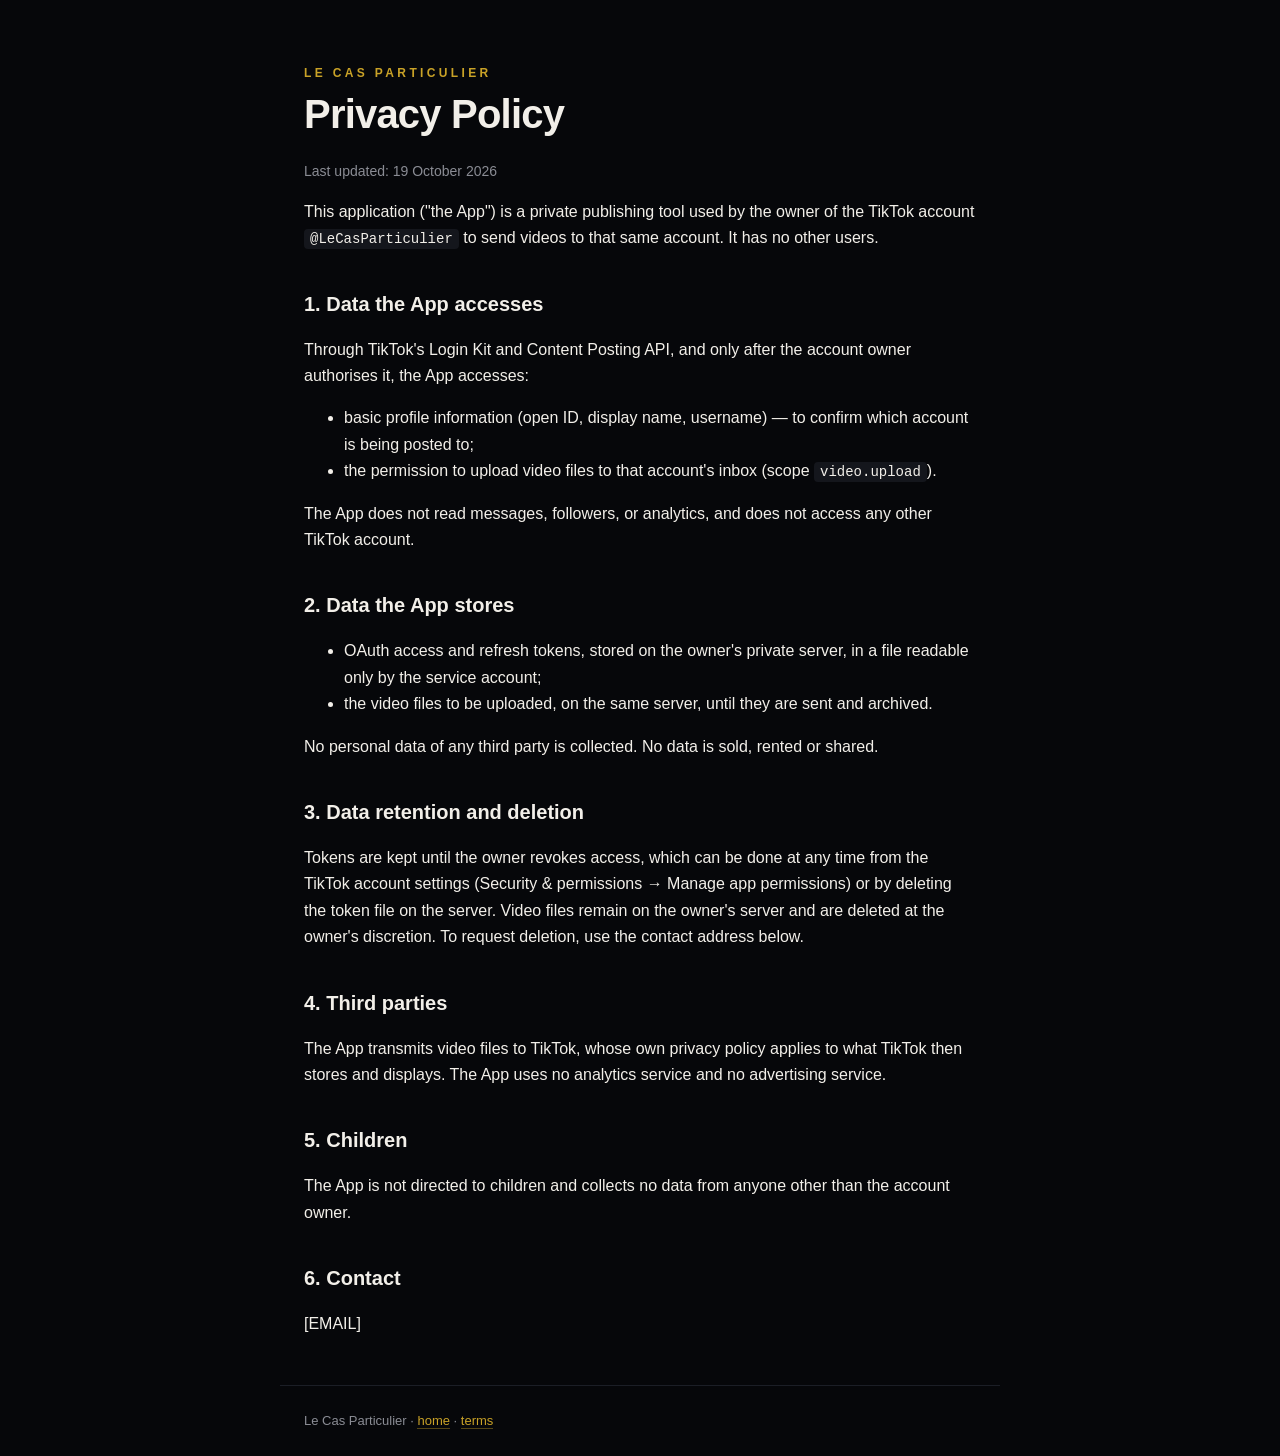
==== privacy.html @ b503f5a3 "Site: accueil, conditions d'utilisation, politique de confidentialité" ====
<!DOCTYPE html>
<html lang="en">
<head>
<meta charset="utf-8">
<meta name="viewport" content="width=device-width, initial-scale=1">
<title>Privacy Policy — Le Cas Particulier Publisher</title>
<link rel="stylesheet" href="style.css">
</head>
<body>
<main>
  <p class="kicker">LE CAS PARTICULIER</p>
  <h1>Privacy Policy</h1>
  <p class="note" style="margin-top:0;border:0;padding:0">Last updated: 19 October 2026</p>

  <p>This application ("the App") is a private publishing tool used by the owner of the
  TikTok account <code>@LeCasParticulier</code> to send videos to that same account. It has
  no other users.</p>

  <h2>1. Data the App accesses</h2>
  <p>Through TikTok's Login Kit and Content Posting API, and only after the account owner
  authorises it, the App accesses:</p>
  <ul>
    <li>basic profile information (open ID, display name, username) — to confirm which
    account is being posted to;</li>
    <li>the permission to upload video files to that account's inbox
    (scope <code>video.upload</code>).</li>
  </ul>
  <p>The App does not read messages, followers, or analytics, and does not access any other
  TikTok account.</p>

  <h2>2. Data the App stores</h2>
  <ul>
    <li>OAuth access and refresh tokens, stored on the owner's private server, in a file
    readable only by the service account;</li>
    <li>the video files to be uploaded, on the same server, until they are sent and
    archived.</li>
  </ul>
  <p>No personal data of any third party is collected. No data is sold, rented or shared.</p>

  <h2>3. Data retention and deletion</h2>
  <p>Tokens are kept until the owner revokes access, which can be done at any time from the
  TikTok account settings (Security &amp; permissions → Manage app permissions) or by
  deleting the token file on the server. Video files remain on the owner's server and are
  deleted at the owner's discretion. To request deletion, use the contact address below.</p>

  <h2>4. Third parties</h2>
  <p>The App transmits video files to TikTok, whose own privacy policy applies to what TikTok
  then stores and displays. The App uses no analytics service and no advertising service.</p>

  <h2>5. Children</h2>
  <p>The App is not directed to children and collects no data from anyone other than the
  account owner.</p>

  <h2>6. Contact</h2>
  <p><span class="mail">[EMAIL]</span></p>
</main>
<footer>Le Cas Particulier · <a href="index.html">home</a> · <a href="terms.html">terms</a></footer>
</body>
</html>
---- style.css ----
:root { --bg:#06070a; --ivory:#f2efe9; --copper:#c9a227; --grey:#8a8c94; }
* { box-sizing:border-box; }
body { margin:0; background:var(--bg); color:var(--ivory);
  font:16px/1.65 -apple-system,BlinkMacSystemFont,"Segoe UI",Inter,Helvetica,Arial,sans-serif; }
main { max-width:720px; margin:0 auto; padding:64px 24px 32px; }
.kicker { color:var(--copper); letter-spacing:.28em; font-size:12px; font-weight:600; margin:0 0 8px; }
h1 { font-size:40px; line-height:1.1; margin:0 0 24px; letter-spacing:-.02em; }
h2 { font-size:20px; margin:36px 0 8px; color:var(--ivory); }
.lead { font-size:19px; color:#d9d5cc; }
a { color:var(--copper); text-decoration:none; border-bottom:1px solid rgba(201,162,39,.4); }
a:hover { border-bottom-color:var(--copper); }
code { background:#14161c; padding:2px 6px; border-radius:4px; font-size:14px; }
ul.links { list-style:none; padding:0; margin:32px 0; display:flex; gap:24px; flex-wrap:wrap; }
ul.links a { font-weight:600; }
.note { color:var(--grey); font-size:14px; margin-top:40px; border-top:1px solid #1b1e26; padding-top:20px; }
footer { max-width:720px; margin:0 auto; padding:24px; color:var(--grey); font-size:13px;
  border-top:1px solid #1b1e26; }
.mail { color:var(--ivory); }
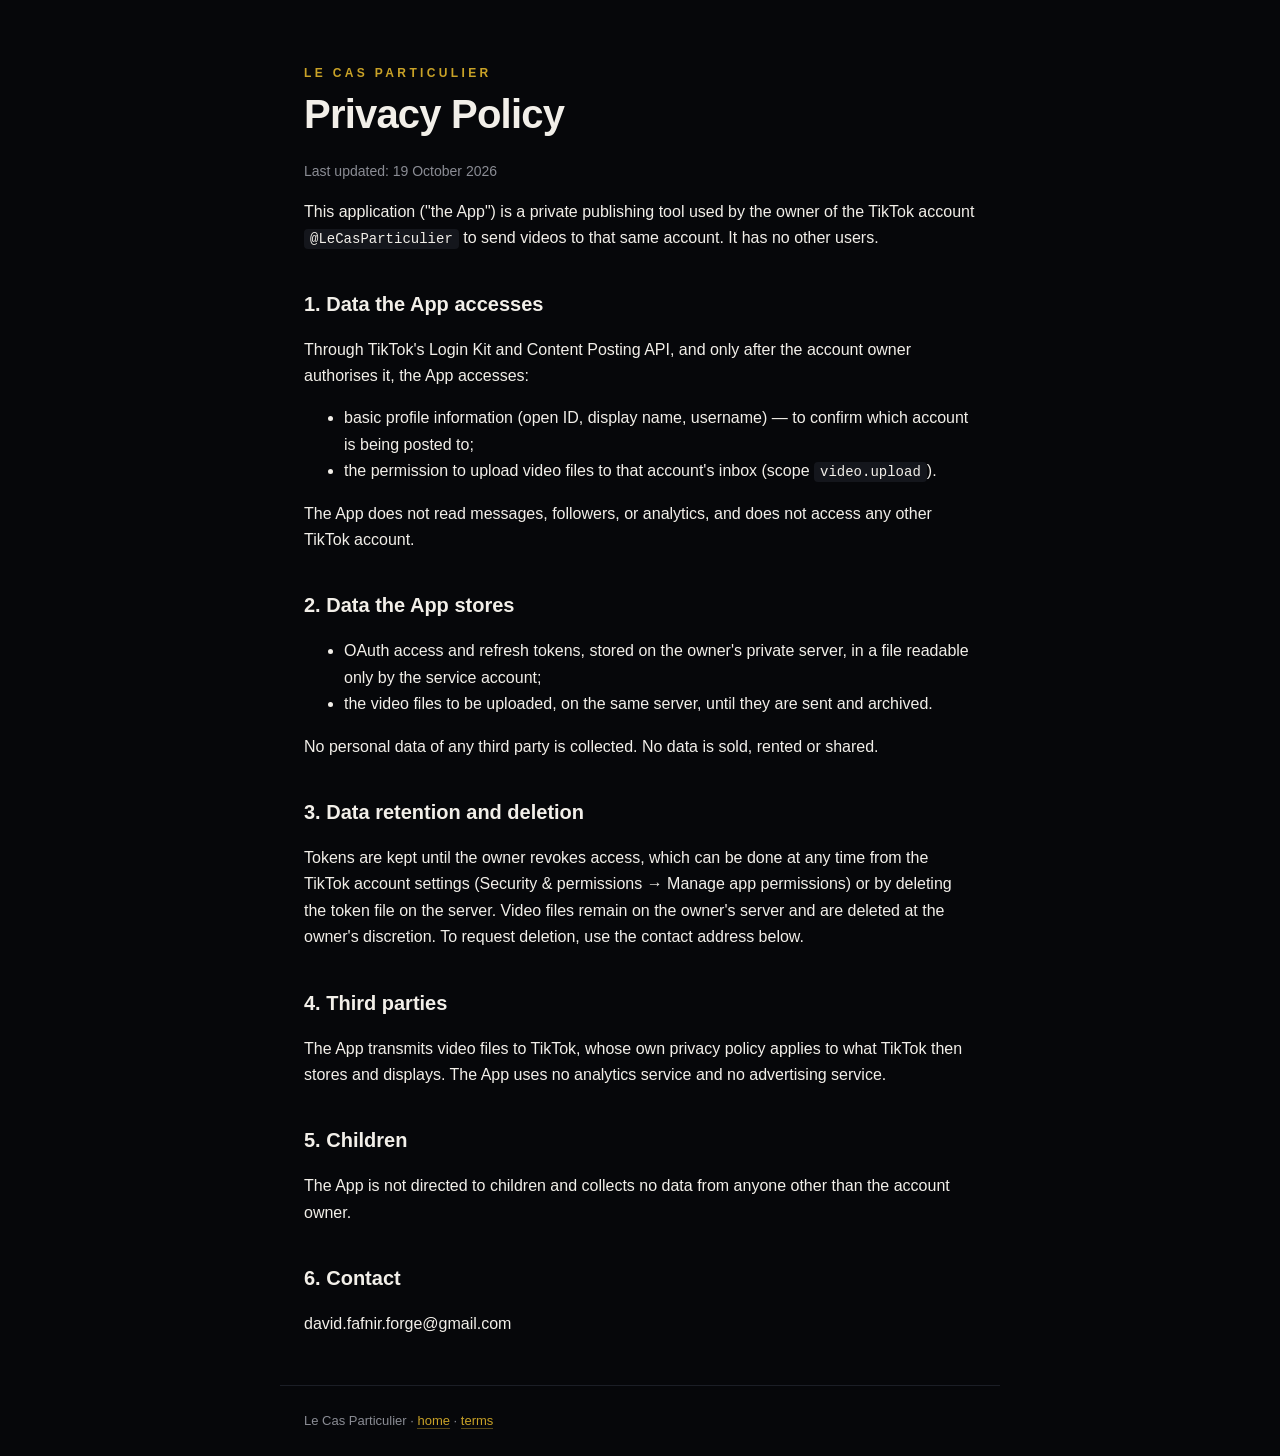
==== commit 36a55185: "Contact: adresse email de contact" ====
--- a/privacy.html
+++ b/privacy.html
@@ -52,7 +52,7 @@
   account owner.</p>
 
   <h2>6. Contact</h2>
-  <p><span class="mail">[EMAIL]</span></p>
+  <p><span class="mail">david.fafnir.forge@gmail.com</span></p>
 </main>
 <footer>Le Cas Particulier · <a href="index.html">home</a> · <a href="terms.html">terms</a></footer>
 </body>
